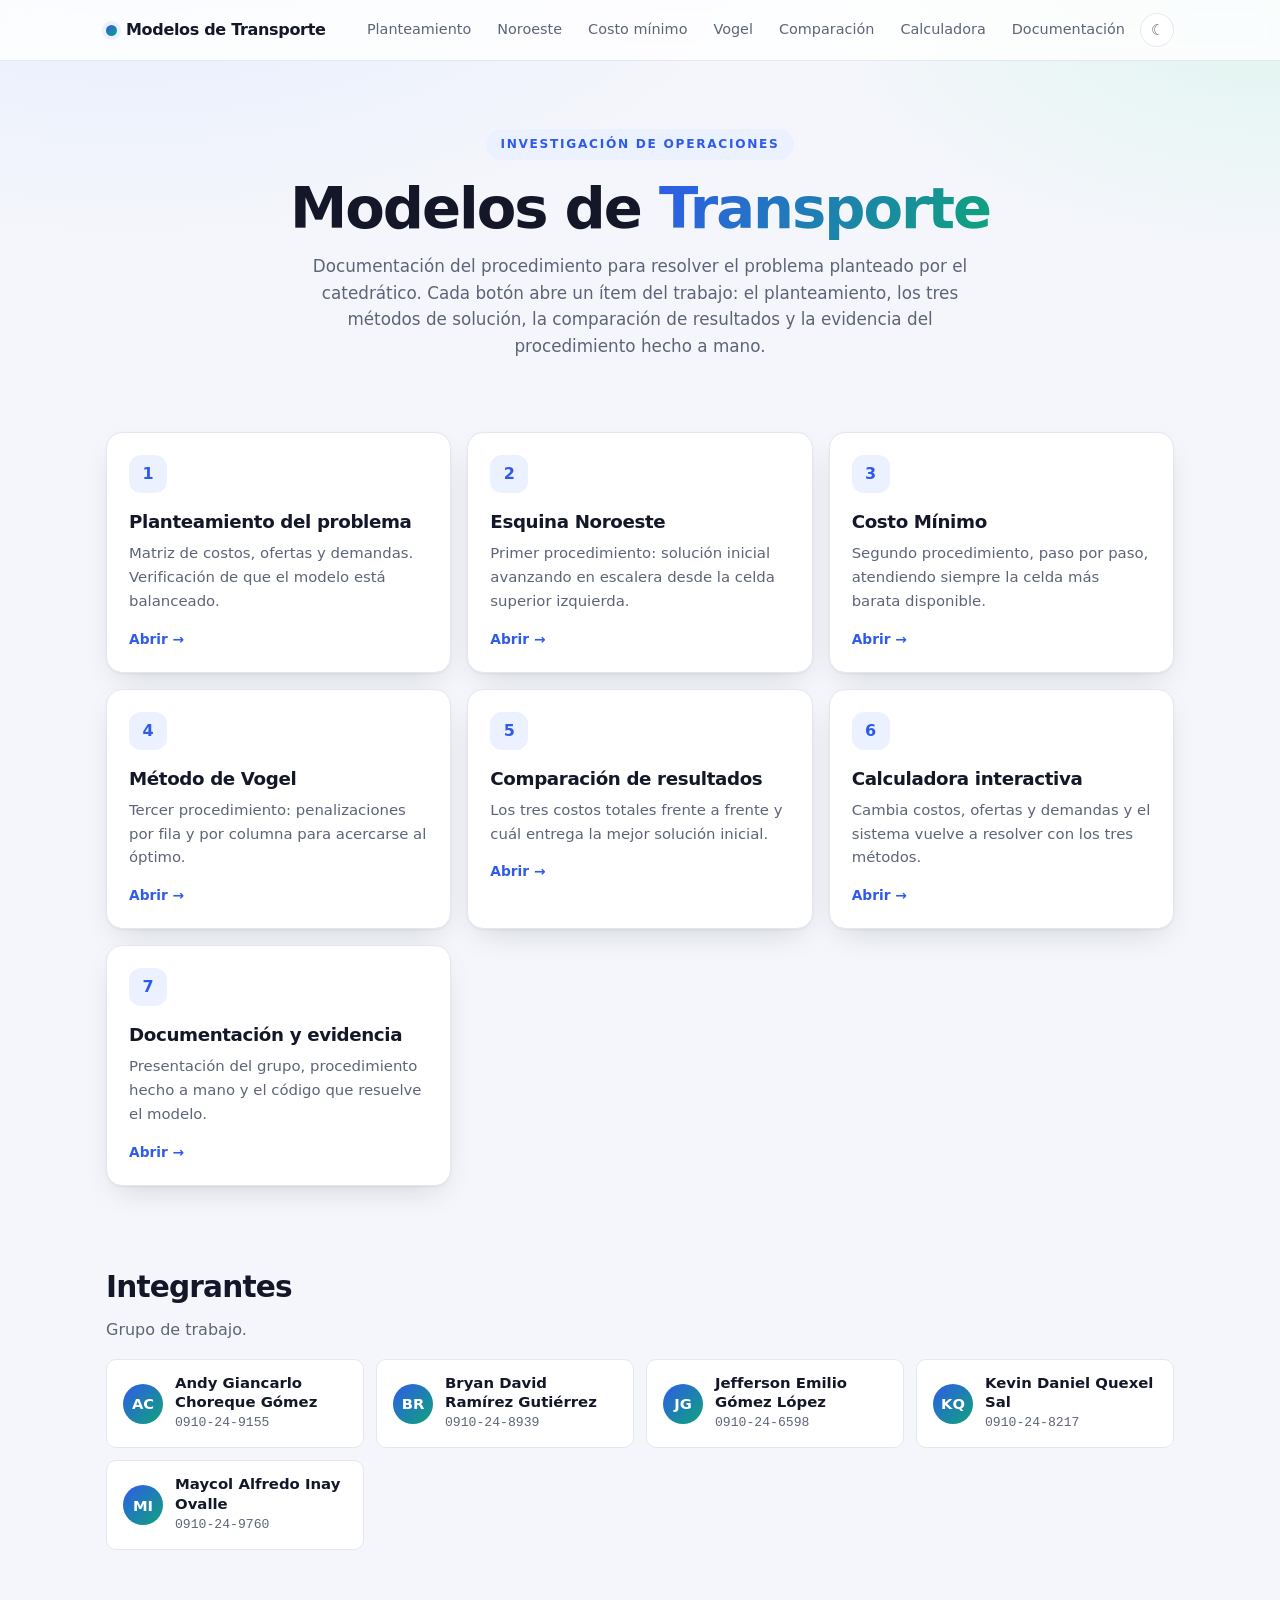
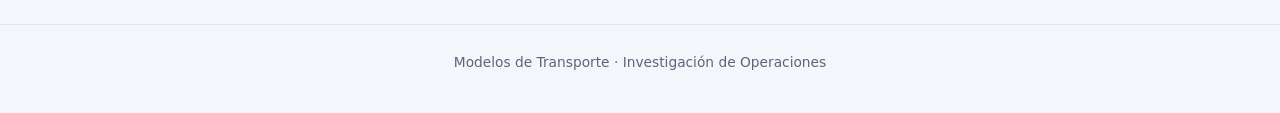
==== index.html @ 5bde2bb0 "Publicar el sitio del proyecto de modelos de transporte Agrega un sitio estático con una página prin" ====
<!DOCTYPE html>
<html lang="es">
<head>
<meta charset="utf-8">
<meta name="viewport" content="width=device-width, initial-scale=1">
<title>Modelos de Transporte</title>
<meta name="description" content="Resolución del modelo de transporte por Esquina Noroeste, Costo Mínimo y Aproximación de Vogel.">
<link rel="icon" href="data:image/svg+xml,<svg xmlns='http://www.w3.org/2000/svg' viewBox='0 0 100 100'><text y='.9em' font-size='90'>🚚</text></svg>">
<link rel="stylesheet" href="assets/css/estilos.css">
</head>
<body data-base="">

<header class="barra">
  <div class="envoltura">
    <a class="marca" href="index.html"><span class="punto"></span>Modelos de Transporte</a>
    <nav>
      <a href="planteamiento.html">Planteamiento</a>
      <a href="esquina-noroeste.html">Noroeste</a>
      <a href="costo-minimo.html">Costo mínimo</a>
      <a href="vogel.html">Vogel</a>
      <a href="comparacion.html">Comparación</a>
      <a href="calculadora.html">Calculadora</a>
      <a href="documentacion.html">Documentación</a>
      <button class="boton-tema" type="button" aria-label="Cambiar tema">☾</button>
    </nav>
  </div>
</header>

<main>
  <section class="portada">
    <div class="envoltura">
      <span class="etiqueta">Investigación de Operaciones</span>
      <h1>Modelos de <span class="resalte">Transporte</span></h1>
      <p>Documentación del procedimiento para resolver el problema planteado por el catedrático.
         Cada botón abre un ítem del trabajo: el planteamiento, los tres métodos de solución,
         la comparación de resultados y la evidencia del procedimiento hecho a mano.</p>
    </div>
  </section>

  <section class="seccion" style="padding-top:8px">
    <div class="envoltura">
      <div class="rejilla-botones">

        <a class="tarjeta-boton" href="planteamiento.html">
          <div class="numero-item">1</div>
          <h3>Planteamiento del problema</h3>
          <p>Matriz de costos, ofertas y demandas. Verificación de que el modelo está balanceado.</p>
          <div class="flecha">Abrir <span>→</span></div>
        </a>

        <a class="tarjeta-boton" href="esquina-noroeste.html">
          <div class="numero-item">2</div>
          <h3>Esquina Noroeste</h3>
          <p>Primer procedimiento: solución inicial avanzando en escalera desde la celda superior izquierda.</p>
          <div class="flecha">Abrir <span>→</span></div>
        </a>

        <a class="tarjeta-boton" href="costo-minimo.html">
          <div class="numero-item">3</div>
          <h3>Costo Mínimo</h3>
          <p>Segundo procedimiento, paso por paso, atendiendo siempre la celda más barata disponible.</p>
          <div class="flecha">Abrir <span>→</span></div>
        </a>

        <a class="tarjeta-boton" href="vogel.html">
          <div class="numero-item">4</div>
          <h3>Método de Vogel</h3>
          <p>Tercer procedimiento: penalizaciones por fila y por columna para acercarse al óptimo.</p>
          <div class="flecha">Abrir <span>→</span></div>
        </a>

        <a class="tarjeta-boton" href="comparacion.html">
          <div class="numero-item">5</div>
          <h3>Comparación de resultados</h3>
          <p>Los tres costos totales frente a frente y cuál entrega la mejor solución inicial.</p>
          <div class="flecha">Abrir <span>→</span></div>
        </a>

        <a class="tarjeta-boton" href="calculadora.html">
          <div class="numero-item">6</div>
          <h3>Calculadora interactiva</h3>
          <p>Cambia costos, ofertas y demandas y el sistema vuelve a resolver con los tres métodos.</p>
          <div class="flecha">Abrir <span>→</span></div>
        </a>

        <a class="tarjeta-boton" href="documentacion.html">
          <div class="numero-item">7</div>
          <h3>Documentación y evidencia</h3>
          <p>Presentación del grupo, procedimiento hecho a mano y el código que resuelve el modelo.</p>
          <div class="flecha">Abrir <span>→</span></div>
        </a>

      </div>
    </div>
  </section>

  <section class="seccion">
    <div class="envoltura">
      <h2>Integrantes</h2>
      <p class="intro">Grupo de trabajo.</p>
      <div class="integrantes">
        <div class="integrante"><div class="avatar">AC</div><div><div class="nombre">Andy Giancarlo Choreque Gómez</div><div class="carne">0910-24-9155</div></div></div>
        <div class="integrante"><div class="avatar">BR</div><div><div class="nombre">Bryan David Ramírez Gutiérrez</div><div class="carne">0910-24-8939</div></div></div>
        <div class="integrante"><div class="avatar">JG</div><div><div class="nombre">Jefferson Emilio Gómez López</div><div class="carne">0910-24-6598</div></div></div>
        <div class="integrante"><div class="avatar">KQ</div><div><div class="nombre">Kevin Daniel Quexel Sal</div><div class="carne">0910-24-8217</div></div></div>
        <div class="integrante"><div class="avatar">MI</div><div><div class="nombre">Maycol Alfredo Inay Ovalle</div><div class="carne">0910-24-9760</div></div></div>
      </div>
    </div>
  </section>
</main>

<footer class="pie">
  <div class="envoltura">Modelos de Transporte · Investigación de Operaciones</div>
</footer>

<script src="assets/js/config.js"></script>
<script src="assets/js/transporte.js"></script>
<script src="assets/js/interfaz.js"></script>
</body>
</html>
---- assets/css/estilos.css ----
/* ===========================================================
   Modelos de Transporte — hoja de estilos única
   =========================================================== */

:root {
  --bg: #f4f6fb;
  --bg-degradado: radial-gradient(1200px 600px at 10% -10%, #e5ecff 0%, transparent 55%),
                  radial-gradient(900px 500px at 100% 0%, #dff5ef 0%, transparent 50%);
  --superficie: #ffffff;
  --superficie-2: #f9fafc;
  --texto: #131728;
  --texto-suave: #5d6478;
  --borde: #e3e7f0;
  --acento: #2f5bea;
  --acento-2: #0ea47a;
  --acento-suave: #ebf1ff;
  --aviso: #b45309;
  --aviso-suave: #fef4e7;
  --sombra: 0 1px 2px rgba(19, 23, 40, .05), 0 12px 32px -12px rgba(19, 23, 40, .18);
  --radio: 16px;
  --radio-sm: 10px;
  --fuente: "Segoe UI", system-ui, -apple-system, "Helvetica Neue", Arial, sans-serif;
  --mono: "SFMono-Regular", Consolas, "Liberation Mono", Menlo, monospace;
}

@media (prefers-color-scheme: dark) {
  :root:not([data-tema="claro"]) {
    --bg: #0d1017;
    --bg-degradado: radial-gradient(1200px 600px at 10% -10%, #17203a 0%, transparent 55%),
                    radial-gradient(900px 500px at 100% 0%, #102a26 0%, transparent 50%);
    --superficie: #151a24;
    --superficie-2: #1b212d;
    --texto: #e8ecf5;
    --texto-suave: #98a1b5;
    --borde: #262d3b;
    --acento: #7d9bff;
    --acento-2: #38d6a6;
    --acento-suave: #1a2340;
    --aviso: #f0b866;
    --aviso-suave: #2b2113;
    --sombra: 0 1px 2px rgba(0, 0, 0, .4), 0 12px 32px -12px rgba(0, 0, 0, .6);
  }
}

:root[data-tema="oscuro"] {
  --bg: #0d1017;
  --bg-degradado: radial-gradient(1200px 600px at 10% -10%, #17203a 0%, transparent 55%),
                  radial-gradient(900px 500px at 100% 0%, #102a26 0%, transparent 50%);
  --superficie: #151a24;
  --superficie-2: #1b212d;
  --texto: #e8ecf5;
  --texto-suave: #98a1b5;
  --borde: #262d3b;
  --acento: #7d9bff;
  --acento-2: #38d6a6;
  --acento-suave: #1a2340;
  --aviso: #f0b866;
  --aviso-suave: #2b2113;
  --sombra: 0 1px 2px rgba(0, 0, 0, .4), 0 12px 32px -12px rgba(0, 0, 0, .6);
}

* { box-sizing: border-box; }

html { scroll-behavior: smooth; }

body {
  margin: 0;
  font-family: var(--fuente);
  color: var(--texto);
  background-color: var(--bg);
  background-image: var(--bg-degradado);
  background-attachment: fixed;
  line-height: 1.6;
  -webkit-font-smoothing: antialiased;
}

.envoltura { width: 100%; max-width: 1100px; margin: 0 auto; padding: 0 16px; }

a { color: var(--acento); }

/* ---------- Barra superior ---------- */
.barra {
  position: sticky; top: 0; z-index: 40;
  backdrop-filter: blur(10px);
  background: color-mix(in srgb, var(--superficie) 82%, transparent);
  border-bottom: 1px solid var(--borde);
}
.barra .envoltura {
  display: flex; align-items: center; gap: 12px;
  min-height: 60px; flex-wrap: wrap;
}
.marca {
  font-weight: 700; letter-spacing: -.02em; text-decoration: none; color: var(--texto);
  display: inline-flex; align-items: center; gap: 9px; font-size: 1rem;
}
.marca .punto {
  width: 11px; height: 11px; border-radius: 50%;
  background: linear-gradient(135deg, var(--acento), var(--acento-2));
  box-shadow: 0 0 0 4px var(--acento-suave);
}
.barra nav { margin-left: auto; display: flex; gap: 4px; flex-wrap: wrap; align-items: center; }
.barra nav a {
  text-decoration: none; color: var(--texto-suave); font-size: .9rem; font-weight: 500;
  padding: 7px 11px; border-radius: 999px; transition: background .18s, color .18s;
}
.barra nav a:hover { background: var(--acento-suave); color: var(--acento); }
.barra nav a[aria-current="page"] { background: var(--acento-suave); color: var(--acento); }

.boton-tema {
  border: 1px solid var(--borde); background: var(--superficie); color: var(--texto-suave);
  width: 34px; height: 34px; border-radius: 999px; cursor: pointer; font-size: .95rem;
  display: inline-grid; place-items: center; transition: transform .18s, border-color .18s;
}
.boton-tema:hover { transform: rotate(-18deg); border-color: var(--acento); }

/* ---------- Portada ---------- */
.portada { padding: 68px 0 34px; text-align: center; }
.etiqueta {
  display: inline-block; font-size: .76rem; font-weight: 700; letter-spacing: .14em;
  text-transform: uppercase; color: var(--acento);
  background: var(--acento-suave); padding: 6px 14px; border-radius: 999px;
}
.portada h1 {
  font-size: clamp(2.1rem, 6vw, 3.6rem); line-height: 1.08; margin: 18px 0 12px;
  letter-spacing: -.035em; font-weight: 800;
}
.portada h1 .resalte {
  background: linear-gradient(120deg, var(--acento), var(--acento-2));
  -webkit-background-clip: text; background-clip: text; color: transparent;
}
.portada p { color: var(--texto-suave); max-width: 660px; margin: 0 auto; font-size: 1.05rem; }

/* ---------- Botonera principal ---------- */
.rejilla-botones {
  display: grid; gap: 16px; padding: 30px 0 10px;
  grid-template-columns: repeat(auto-fit, minmax(258px, 1fr));
}
.tarjeta-boton {
  display: block; text-decoration: none; color: inherit;
  background: var(--superficie); border: 1px solid var(--borde);
  border-radius: var(--radio); padding: 22px; box-shadow: var(--sombra);
  position: relative; overflow: hidden;
  transition: transform .2s ease, box-shadow .2s ease, border-color .2s ease;
}
.tarjeta-boton::after {
  content: ""; position: absolute; inset: 0;
  background: linear-gradient(135deg, var(--acento), var(--acento-2));
  opacity: 0; transition: opacity .2s; z-index: 0;
}
.tarjeta-boton > * { position: relative; z-index: 1; }
.tarjeta-boton:hover {
  transform: translateY(-4px); border-color: transparent;
  box-shadow: 0 18px 40px -18px color-mix(in srgb, var(--acento) 55%, transparent);
}
.tarjeta-boton:hover::after { opacity: .06; }
.tarjeta-boton:focus-visible { outline: 3px solid var(--acento); outline-offset: 3px; }
.numero-item {
  display: inline-grid; place-items: center; width: 38px; height: 38px; border-radius: 12px;
  background: var(--acento-suave); color: var(--acento); font-weight: 800; font-size: 1rem;
  margin-bottom: 14px;
}
.tarjeta-boton h3 { margin: 0 0 6px; font-size: 1.14rem; letter-spacing: -.02em; }
.tarjeta-boton p { margin: 0; color: var(--texto-suave); font-size: .93rem; }
.flecha { margin-top: 14px; font-size: .86rem; font-weight: 600; color: var(--acento); }
.tarjeta-boton:hover .flecha span { display: inline-block; transform: translateX(5px); transition: transform .2s; }

/* ---------- Secciones ---------- */
.seccion { padding: 34px 0; }
.seccion h2 {
  font-size: clamp(1.4rem, 3vw, 1.85rem); letter-spacing: -.028em; margin: 0 0 6px;
}
.seccion > .envoltura > p.intro { color: var(--texto-suave); margin-top: 0; }

.panel {
  background: var(--superficie); border: 1px solid var(--borde);
  border-radius: var(--radio); padding: 22px; box-shadow: var(--sombra); margin-bottom: 18px;
}
.panel h3 { margin-top: 0; letter-spacing: -.02em; }

.aviso {
  background: var(--aviso-suave); border: 1px solid color-mix(in srgb, var(--aviso) 35%, transparent);
  color: var(--aviso); border-radius: var(--radio-sm); padding: 13px 16px;
  font-size: .91rem; margin: 0 0 18px;
}
.aviso strong { color: inherit; }

/* ---------- Encabezado de subpágina ---------- */
.encabezado-item { padding: 40px 0 8px; }
.volver {
  display: inline-flex; align-items: center; gap: 7px; text-decoration: none;
  color: var(--texto-suave); font-size: .88rem; font-weight: 600; margin-bottom: 16px;
}
.volver:hover { color: var(--acento); }
.encabezado-item h1 {
  font-size: clamp(1.8rem, 5vw, 2.8rem); letter-spacing: -.035em; margin: 0 0 10px; font-weight: 800;
}
.encabezado-item p.resumen { color: var(--texto-suave); max-width: 720px; margin: 0; font-size: 1.02rem; }

/* ---------- Pasos ---------- */
ol.pasos { counter-reset: paso; list-style: none; padding: 0; margin: 0; }
ol.pasos li {
  counter-increment: paso; position: relative; padding: 0 0 18px 48px; border-left: 2px dashed var(--borde);
  margin-left: 17px;
}
ol.pasos li:last-child { border-left-color: transparent; padding-bottom: 0; }
ol.pasos li::before {
  content: counter(paso); position: absolute; left: -18px; top: -2px;
  width: 34px; height: 34px; border-radius: 50%; display: grid; place-items: center;
  background: var(--acento); color: #fff; font-weight: 700; font-size: .86rem;
  box-shadow: 0 0 0 5px var(--superficie);
}
ol.pasos li strong { display: block; margin-bottom: 2px; }
ol.pasos li span { color: var(--texto-suave); font-size: .94rem; }

/* ---------- Tablas ---------- */
.tabla-scroll { overflow-x: auto; -webkit-overflow-scrolling: touch; margin: 0 -4px; padding: 0 4px; }
table.matriz {
  border-collapse: separate; border-spacing: 0; width: 100%; min-width: 560px;
  font-size: .88rem; background: var(--superficie); border-radius: var(--radio-sm); overflow: hidden;
}
table.matriz th, table.matriz td {
  border-bottom: 1px solid var(--borde); border-right: 1px solid var(--borde);
  padding: 9px 11px; text-align: center; white-space: nowrap;
}
table.matriz thead th {
  background: var(--superficie-2); font-weight: 700; font-size: .8rem;
  text-transform: uppercase; letter-spacing: .04em; color: var(--texto-suave);
  position: sticky; top: 0;
}
table.matriz tbody th { text-align: left; font-weight: 600; background: var(--superficie-2); }
table.matriz tr:last-child td, table.matriz tr:last-child th { border-bottom: none; }
table.matriz th:last-child, table.matriz td:last-child { border-right: none; }
table.matriz td.asignada {
  background: color-mix(in srgb, var(--acento-2) 15%, transparent);
  font-weight: 700; color: var(--texto);
}
table.matriz td.asignada.cero {
  background: color-mix(in srgb, var(--acento-2) 7%, transparent);
  color: var(--texto-suave);
}
table.matriz td.vacia { color: color-mix(in srgb, var(--texto-suave) 55%, transparent); }
table.matriz tfoot td, table.matriz tfoot th {
  background: var(--superficie-2); font-weight: 700;
}
.costo-celda { display: block; font-size: .72rem; color: var(--texto-suave); font-weight: 500; }
.total-z {
  font-size: 1.5rem; font-weight: 800; letter-spacing: -.03em; color: var(--acento-2);
  font-family: var(--mono);
}

/* ---------- Bitácora de pasos del algoritmo ---------- */
.bitacora { display: grid; gap: 10px; }
.paso-linea {
  display: grid; grid-template-columns: 34px 1fr auto; gap: 12px; align-items: center;
  background: var(--superficie-2); border: 1px solid var(--borde);
  border-radius: var(--radio-sm); padding: 11px 14px;
  opacity: 0; transform: translateY(8px);
  animation: aparece .45s ease forwards;
}
@keyframes aparece { to { opacity: 1; transform: none; } }
@media (prefers-reduced-motion: reduce) {
  .paso-linea { animation: none; opacity: 1; transform: none; }
  html { scroll-behavior: auto; }
}
.paso-linea .n {
  width: 28px; height: 28px; border-radius: 9px; display: grid; place-items: center;
  background: var(--acento-suave); color: var(--acento); font-weight: 700; font-size: .82rem;
}
.paso-linea .descripcion { font-size: .92rem; }
.paso-linea .descripcion em { color: var(--texto-suave); font-style: normal; font-size: .84rem; display: block; }
.paso-linea .monto { font-family: var(--mono); font-weight: 700; font-size: .92rem; white-space: nowrap; }

/* ---------- Galería automática ---------- */
.galeria {
  display: grid; gap: 14px;
  grid-template-columns: repeat(auto-fill, minmax(230px, 1fr));
}
.galeria figure {
  margin: 0; background: var(--superficie); border: 1px solid var(--borde);
  border-radius: var(--radio-sm); overflow: hidden; box-shadow: var(--sombra);
  cursor: zoom-in; transition: transform .2s, box-shadow .2s;
}
.galeria figure:hover { transform: translateY(-3px); box-shadow: 0 16px 34px -16px rgba(0,0,0,.35); }
.galeria img { display: block; width: 100%; height: 175px; object-fit: cover; background: var(--superficie-2); }
.galeria figcaption {
  padding: 9px 12px; font-size: .8rem; color: var(--texto-suave);
  border-top: 1px solid var(--borde); white-space: nowrap; overflow: hidden; text-overflow: ellipsis;
}
.galeria-vacia {
  border: 2px dashed var(--borde); border-radius: var(--radio); padding: 30px 22px;
  text-align: center; color: var(--texto-suave); font-size: .93rem;
}
.galeria-vacia code {
  font-family: var(--mono); background: var(--acento-suave); color: var(--acento);
  padding: 2px 7px; border-radius: 6px; font-size: .88em;
}
.cargando { color: var(--texto-suave); font-size: .9rem; }

/* ---------- Visor de imagen ---------- */
.visor {
  position: fixed; inset: 0; z-index: 90; display: none;
  background: rgba(8, 10, 16, .92); padding: 28px;
  align-items: center; justify-content: center;
}
.visor.abierto { display: flex; }
.visor img { max-width: 100%; max-height: 82vh; border-radius: 10px; box-shadow: 0 24px 70px rgba(0,0,0,.6); }
.visor-pie {
  position: absolute; bottom: 16px; left: 0; right: 0; text-align: center;
  color: #cfd6e6; font-size: .86rem;
}
.visor button {
  position: absolute; background: rgba(255,255,255,.12); color: #fff; border: none;
  width: 46px; height: 46px; border-radius: 50%; cursor: pointer; font-size: 1.3rem;
  display: grid; place-items: center; transition: background .18s;
}
.visor button:hover { background: rgba(255,255,255,.26); }
.visor .cerrar { top: 18px; right: 18px; }
.visor .anterior { left: 14px; top: 50%; transform: translateY(-50%); }
.visor .siguiente { right: 14px; top: 50%; transform: translateY(-50%); }

/* ---------- Calculadora ---------- */
.controles { display: flex; gap: 10px; flex-wrap: wrap; align-items: center; margin-bottom: 16px; }
.boton {
  border: 1px solid var(--borde); background: var(--superficie); color: var(--texto);
  padding: 9px 16px; border-radius: 999px; cursor: pointer; font-size: .9rem; font-weight: 600;
  font-family: inherit; transition: border-color .18s, background .18s, transform .12s;
}
.boton:hover { border-color: var(--acento); color: var(--acento); }
.boton:active { transform: scale(.97); }
.boton.primario { background: var(--acento); border-color: var(--acento); color: #fff; }
.boton.primario:hover { filter: brightness(1.08); color: #fff; }
table.editable input {
  width: 74px; padding: 6px 7px; text-align: center; font-family: var(--mono); font-size: .85rem;
  border: 1px solid var(--borde); border-radius: 7px; background: var(--superficie);
  color: var(--texto);
}
table.editable input:focus { outline: 2px solid var(--acento); outline-offset: 0; border-color: transparent; }
table.editable input.etiqueta-texto { width: 128px; text-align: left; font-family: inherit; }
.resultados-grid { display: grid; gap: 16px; grid-template-columns: repeat(auto-fit, minmax(290px, 1fr)); }
.resumen-metodo {
  background: var(--superficie); border: 1px solid var(--borde); border-radius: var(--radio);
  padding: 18px; box-shadow: var(--sombra);
}
.resumen-metodo h4 { margin: 0 0 4px; font-size: 1rem; }
.resumen-metodo .z { font-family: var(--mono); font-size: 1.45rem; font-weight: 800; color: var(--acento-2); }
.resumen-metodo.mejor { border-color: var(--acento-2); }
.insignia {
  display: inline-block; font-size: .7rem; font-weight: 700; letter-spacing: .08em;
  text-transform: uppercase; background: color-mix(in srgb, var(--acento-2) 18%, transparent);
  color: var(--acento-2); padding: 3px 9px; border-radius: 999px; margin-left: 8px;
}

/* ---------- Integrantes ---------- */
.integrantes { display: grid; gap: 12px; grid-template-columns: repeat(auto-fit, minmax(230px, 1fr)); }
.integrante {
  background: var(--superficie); border: 1px solid var(--borde); border-radius: var(--radio-sm);
  padding: 14px 16px; display: flex; align-items: center; gap: 12px;
}
.avatar {
  width: 40px; height: 40px; border-radius: 50%; display: grid; place-items: center;
  background: linear-gradient(135deg, var(--acento), var(--acento-2)); color: #fff;
  font-weight: 800; font-size: .92rem; flex-shrink: 0;
}
.integrante .nombre { font-weight: 600; font-size: .93rem; line-height: 1.3; }
.integrante .carne { color: var(--texto-suave); font-size: .82rem; font-family: var(--mono); }

/* ---------- Pie ---------- */
footer.pie {
  border-top: 1px solid var(--borde); margin-top: 40px; padding: 26px 0 40px;
  color: var(--texto-suave); font-size: .86rem; text-align: center;
}

@media (max-width: 540px) {
  .portada { padding: 44px 0 24px; }
  .panel { padding: 17px; }
  .paso-linea { grid-template-columns: 28px 1fr; }
  .paso-linea .monto { grid-column: 2; }
}
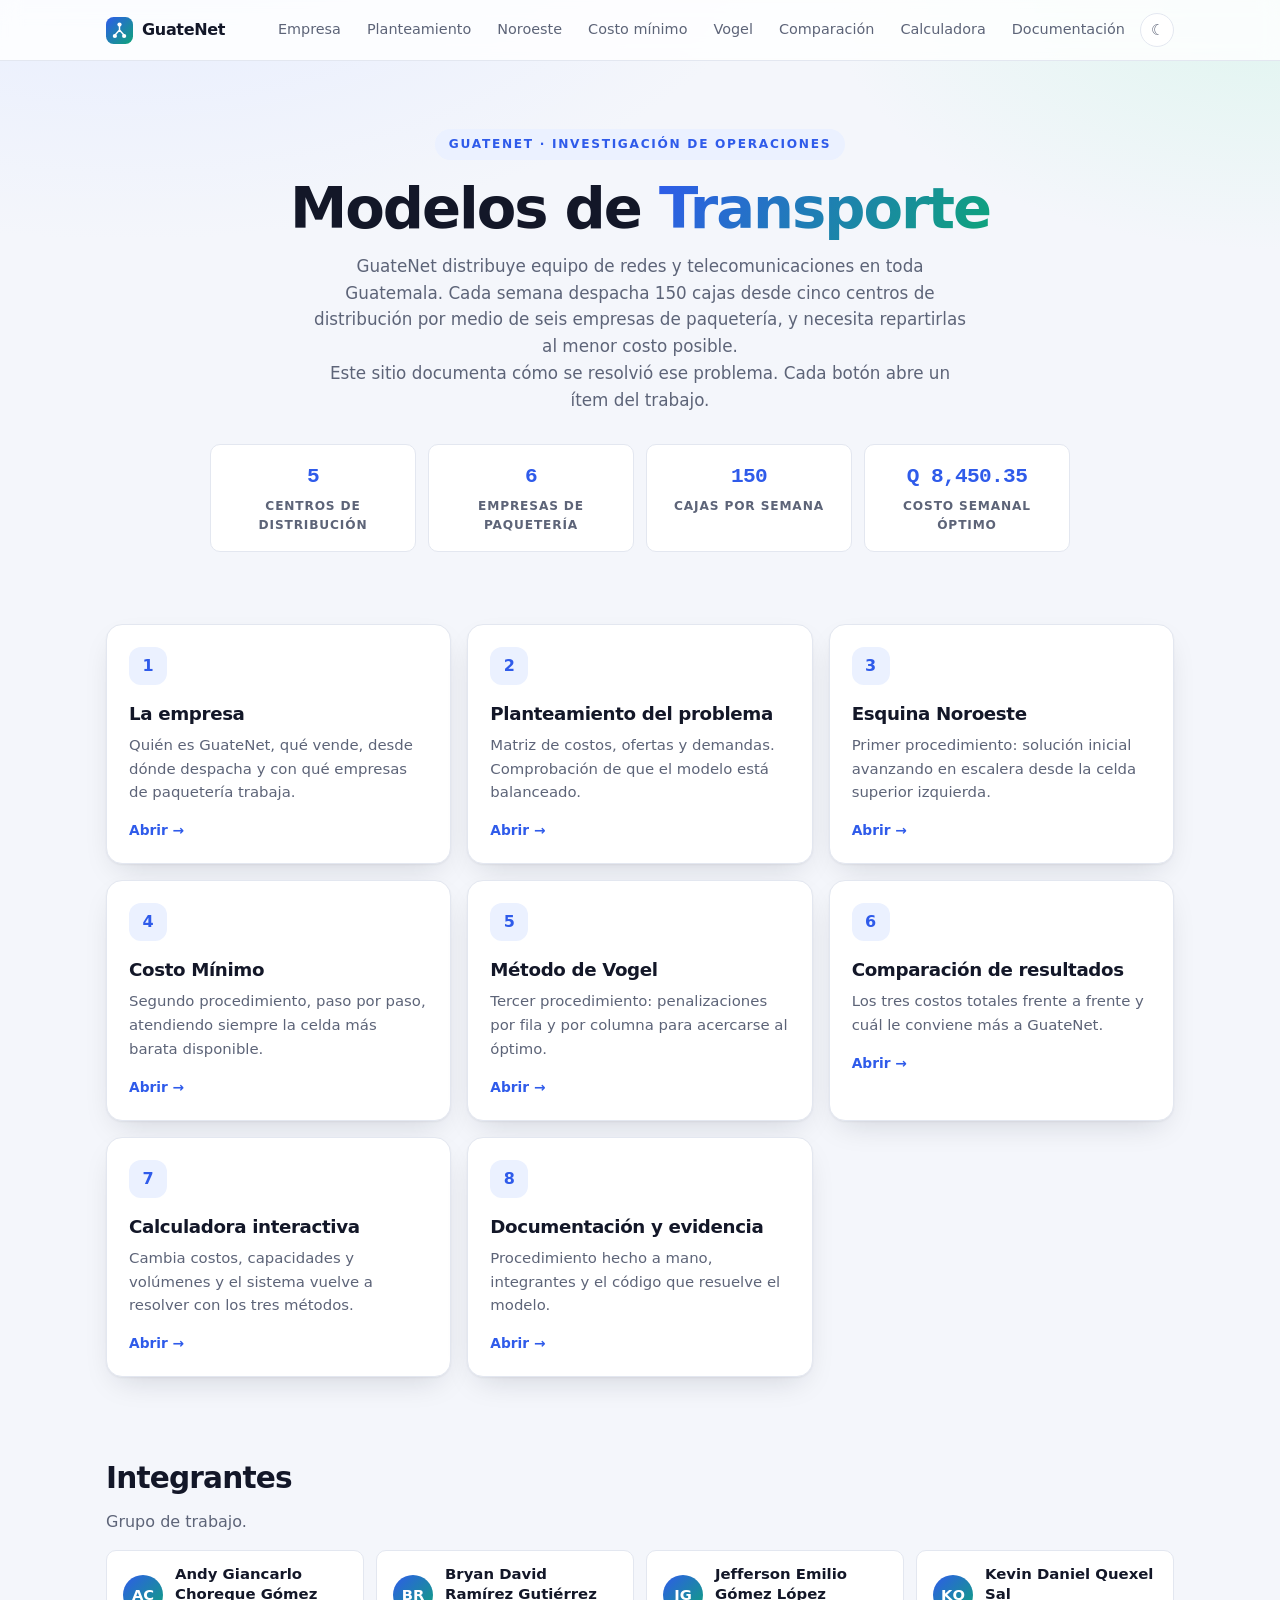
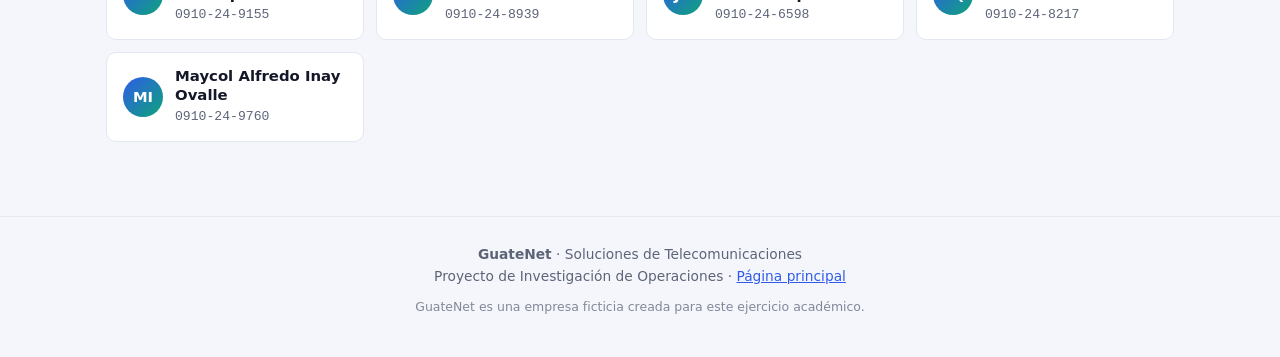
==== commit 0620c64e: "Dar al proyecto el contexto de negocio de GuateNet El modelo pasa de ser un ejercicio abstracto a la" ====
--- a/index.html
+++ b/index.html
@@ -3,17 +3,18 @@
 <head>
 <meta charset="utf-8">
 <meta name="viewport" content="width=device-width, initial-scale=1">
-<title>Modelos de Transporte</title>
-<meta name="description" content="Resolución del modelo de transporte por Esquina Noroeste, Costo Mínimo y Aproximación de Vogel.">
-<link rel="icon" href="data:image/svg+xml,<svg xmlns='http://www.w3.org/2000/svg' viewBox='0 0 100 100'><text y='.9em' font-size='90'>🚚</text></svg>">
+<title>GuateNet · Modelos de Transporte</title>
+<meta name="description" content="Proyecto de Investigación de Operaciones: GuateNet resuelve la asignación semanal de sus envíos con los métodos de Esquina Noroeste, Costo Mínimo y Vogel.">
+<link rel="icon" href="data:image/svg+xml,%3Csvg xmlns='http://www.w3.org/2000/svg' viewBox='0 0 32 32'%3E%3Crect width='32' height='32' rx='9' fill='%232f5bea'/%3E%3Cpath d='M16 10.5v5M16 15.5l-5 5.5M16 15.5l5 5.5' stroke='white' stroke-width='1.7' stroke-linecap='round' fill='none'/%3E%3Ccircle cx='16' cy='9' r='2.5' fill='white'/%3E%3Ccircle cx='10.5' cy='22.5' r='2.5' fill='white'/%3E%3Ccircle cx='21.5' cy='22.5' r='2.5' fill='white'/%3E%3C/svg%3E">
 <link rel="stylesheet" href="assets/css/estilos.css">
 </head>
 <body data-base="">
 
 <header class="barra">
   <div class="envoltura">
-    <a class="marca" href="index.html"><span class="punto"></span>Modelos de Transporte</a>
+    <a class="marca" href="index.html"><svg class="logo" viewBox="0 0 32 32" aria-hidden="true"><defs><linearGradient id="lg" x1="0" y1="0" x2="1" y2="1"><stop offset="0" stop-color="#2f5bea"/><stop offset="1" stop-color="#0ea47a"/></linearGradient></defs><rect width="32" height="32" rx="9" fill="url(#lg)"/><path d="M16 10.5v5M16 15.5l-5 5.5M16 15.5l5 5.5" stroke="#fff" stroke-width="1.7" stroke-linecap="round" fill="none"/><circle cx="16" cy="9" r="2.5" fill="#fff"/><circle cx="10.5" cy="22.5" r="2.5" fill="#fff"/><circle cx="21.5" cy="22.5" r="2.5" fill="#fff"/></svg><span>GuateNet</span></a>
     <nav>
+      <a href="empresa.html">Empresa</a>
       <a href="planteamiento.html">Planteamiento</a>
       <a href="esquina-noroeste.html">Noroeste</a>
       <a href="costo-minimo.html">Costo mínimo</a>
@@ -29,67 +30,74 @@
 <main>
   <section class="portada">
     <div class="envoltura">
-      <span class="etiqueta">Investigación de Operaciones</span>
+      <span class="etiqueta">GuateNet · Investigación de Operaciones</span>
       <h1>Modelos de <span class="resalte">Transporte</span></h1>
-      <p>Documentación del procedimiento para resolver el problema planteado por el catedrático.
-         Cada botón abre un ítem del trabajo: el planteamiento, los tres métodos de solución,
-         la comparación de resultados y la evidencia del procedimiento hecho a mano.</p>
+      <p>GuateNet distribuye equipo de redes y telecomunicaciones en toda Guatemala. Cada semana
+         despacha 150 cajas desde cinco centros de distribución por medio de seis empresas de
+         paquetería, y necesita repartirlas al menor costo posible.</p>
+      <p>Este sitio documenta cómo se resolvió ese problema. Cada botón abre un ítem del trabajo.</p>
+      <div id="cifras" class="cifras"></div>
     </div>
   </section>
 
   <section class="seccion" style="padding-top:8px">
     <div class="envoltura">
       <div class="rejilla-botones">
+        <a class="tarjeta-boton" href="empresa.html">
+          <div class="numero-item">1</div>
+          <h3>La empresa</h3>
+          <p>Quién es GuateNet, qué vende, desde dónde despacha y con qué empresas de paquetería trabaja.</p>
+          <div class="flecha">Abrir <span>→</span></div>
+        </a>
 
         <a class="tarjeta-boton" href="planteamiento.html">
-          <div class="numero-item">1</div>
+          <div class="numero-item">2</div>
           <h3>Planteamiento del problema</h3>
-          <p>Matriz de costos, ofertas y demandas. Verificación de que el modelo está balanceado.</p>
+          <p>Matriz de costos, ofertas y demandas. Comprobación de que el modelo está balanceado.</p>
           <div class="flecha">Abrir <span>→</span></div>
         </a>
 
         <a class="tarjeta-boton" href="esquina-noroeste.html">
-          <div class="numero-item">2</div>
+          <div class="numero-item">3</div>
           <h3>Esquina Noroeste</h3>
           <p>Primer procedimiento: solución inicial avanzando en escalera desde la celda superior izquierda.</p>
           <div class="flecha">Abrir <span>→</span></div>
         </a>
 
         <a class="tarjeta-boton" href="costo-minimo.html">
-          <div class="numero-item">3</div>
+          <div class="numero-item">4</div>
           <h3>Costo Mínimo</h3>
           <p>Segundo procedimiento, paso por paso, atendiendo siempre la celda más barata disponible.</p>
           <div class="flecha">Abrir <span>→</span></div>
         </a>
 
         <a class="tarjeta-boton" href="vogel.html">
-          <div class="numero-item">4</div>
+          <div class="numero-item">5</div>
           <h3>Método de Vogel</h3>
           <p>Tercer procedimiento: penalizaciones por fila y por columna para acercarse al óptimo.</p>
           <div class="flecha">Abrir <span>→</span></div>
         </a>
 
         <a class="tarjeta-boton" href="comparacion.html">
-          <div class="numero-item">5</div>
+          <div class="numero-item">6</div>
           <h3>Comparación de resultados</h3>
-          <p>Los tres costos totales frente a frente y cuál entrega la mejor solución inicial.</p>
+          <p>Los tres costos totales frente a frente y cuál le conviene más a GuateNet.</p>
           <div class="flecha">Abrir <span>→</span></div>
         </a>
 
         <a class="tarjeta-boton" href="calculadora.html">
-          <div class="numero-item">6</div>
+          <div class="numero-item">7</div>
           <h3>Calculadora interactiva</h3>
-          <p>Cambia costos, ofertas y demandas y el sistema vuelve a resolver con los tres métodos.</p>
+          <p>Cambia costos, capacidades y volúmenes y el sistema vuelve a resolver con los tres métodos.</p>
           <div class="flecha">Abrir <span>→</span></div>
         </a>
 
         <a class="tarjeta-boton" href="documentacion.html">
-          <div class="numero-item">7</div>
+          <div class="numero-item">8</div>
           <h3>Documentación y evidencia</h3>
-          <p>Presentación del grupo, procedimiento hecho a mano y el código que resuelve el modelo.</p>
+          <p>Procedimiento hecho a mano, integrantes y el código que resuelve el modelo.</p>
           <div class="flecha">Abrir <span>→</span></div>
         </a>
-
       </div>
     </div>
   </section>
@@ -98,23 +106,28 @@
     <div class="envoltura">
       <h2>Integrantes</h2>
       <p class="intro">Grupo de trabajo.</p>
-      <div class="integrantes">
-        <div class="integrante"><div class="avatar">AC</div><div><div class="nombre">Andy Giancarlo Choreque Gómez</div><div class="carne">0910-24-9155</div></div></div>
-        <div class="integrante"><div class="avatar">BR</div><div><div class="nombre">Bryan David Ramírez Gutiérrez</div><div class="carne">0910-24-8939</div></div></div>
-        <div class="integrante"><div class="avatar">JG</div><div><div class="nombre">Jefferson Emilio Gómez López</div><div class="carne">0910-24-6598</div></div></div>
-        <div class="integrante"><div class="avatar">KQ</div><div><div class="nombre">Kevin Daniel Quexel Sal</div><div class="carne">0910-24-8217</div></div></div>
-        <div class="integrante"><div class="avatar">MI</div><div><div class="nombre">Maycol Alfredo Inay Ovalle</div><div class="carne">0910-24-9760</div></div></div>
-      </div>
+        <div class="integrantes">
+          <div class="integrante"><div class="avatar">AC</div><div><div class="nombre">Andy Giancarlo Choreque Gómez</div><div class="carne">0910-24-9155</div></div></div>
+          <div class="integrante"><div class="avatar">BR</div><div><div class="nombre">Bryan David Ramírez Gutiérrez</div><div class="carne">0910-24-8939</div></div></div>
+          <div class="integrante"><div class="avatar">JG</div><div><div class="nombre">Jefferson Emilio Gómez López</div><div class="carne">0910-24-6598</div></div></div>
+          <div class="integrante"><div class="avatar">KQ</div><div><div class="nombre">Kevin Daniel Quexel Sal</div><div class="carne">0910-24-8217</div></div></div>
+          <div class="integrante"><div class="avatar">MI</div><div><div class="nombre">Maycol Alfredo Inay Ovalle</div><div class="carne">0910-24-9760</div></div></div>
+        </div>
     </div>
   </section>
 </main>
 
 <footer class="pie">
-  <div class="envoltura">Modelos de Transporte · Investigación de Operaciones</div>
+  <div class="envoltura">
+    <strong>GuateNet</strong> · Soluciones de Telecomunicaciones<br>
+    Proyecto de Investigación de Operaciones · <a href="index.html">Página principal</a>
+    <div class="nota-ficticia">GuateNet es una empresa ficticia creada para este ejercicio académico.</div>
+  </div>
 </footer>
 
 <script src="assets/js/config.js"></script>
 <script src="assets/js/transporte.js"></script>
 <script src="assets/js/interfaz.js"></script>
+<script src="assets/js/empresa.js"></script>
 </body>
 </html>
--- a/assets/css/estilos.css
+++ b/assets/css/estilos.css
@@ -93,11 +93,7 @@
   font-weight: 700; letter-spacing: -.02em; text-decoration: none; color: var(--texto);
   display: inline-flex; align-items: center; gap: 9px; font-size: 1rem;
 }
-.marca .punto {
-  width: 11px; height: 11px; border-radius: 50%;
-  background: linear-gradient(135deg, var(--acento), var(--acento-2));
-  box-shadow: 0 0 0 4px var(--acento-suave);
-}
+.marca .logo { width: 27px; height: 27px; flex-shrink: 0; }
 .barra nav { margin-left: auto; display: flex; gap: 4px; flex-wrap: wrap; align-items: center; }
 .barra nav a {
   text-decoration: none; color: var(--texto-suave); font-size: .9rem; font-weight: 500;
@@ -129,6 +125,24 @@
   -webkit-background-clip: text; background-clip: text; color: transparent;
 }
 .portada p { color: var(--texto-suave); max-width: 660px; margin: 0 auto; font-size: 1.05rem; }
+
+/* ---------- Cifras de la portada ---------- */
+.cifras {
+  display: grid; gap: 12px; margin: 30px auto 0; max-width: 860px;
+  grid-template-columns: repeat(auto-fit, minmax(160px, 1fr));
+}
+.cifra {
+  background: var(--superficie); border: 1px solid var(--borde);
+  border-radius: var(--radio-sm); padding: 15px 14px; text-align: center;
+}
+.cifra .valor {
+  font-family: var(--mono); font-size: 1.32rem; font-weight: 800;
+  letter-spacing: -.03em; color: var(--acento);
+}
+.cifra .rotulo {
+  font-size: .76rem; color: var(--texto-suave); text-transform: uppercase;
+  letter-spacing: .07em; font-weight: 600; margin-top: 3px;
+}
 
 /* ---------- Botonera principal ---------- */
 .rejilla-botones {
@@ -370,6 +384,10 @@
   color: var(--texto-suave); font-size: .86rem; text-align: center;
 }
 
+.nota-ficticia {
+  margin-top: 10px; font-size: .78rem; opacity: .75;
+}
+
 @media (max-width: 540px) {
   .portada { padding: 44px 0 24px; }
   .panel { padding: 17px; }
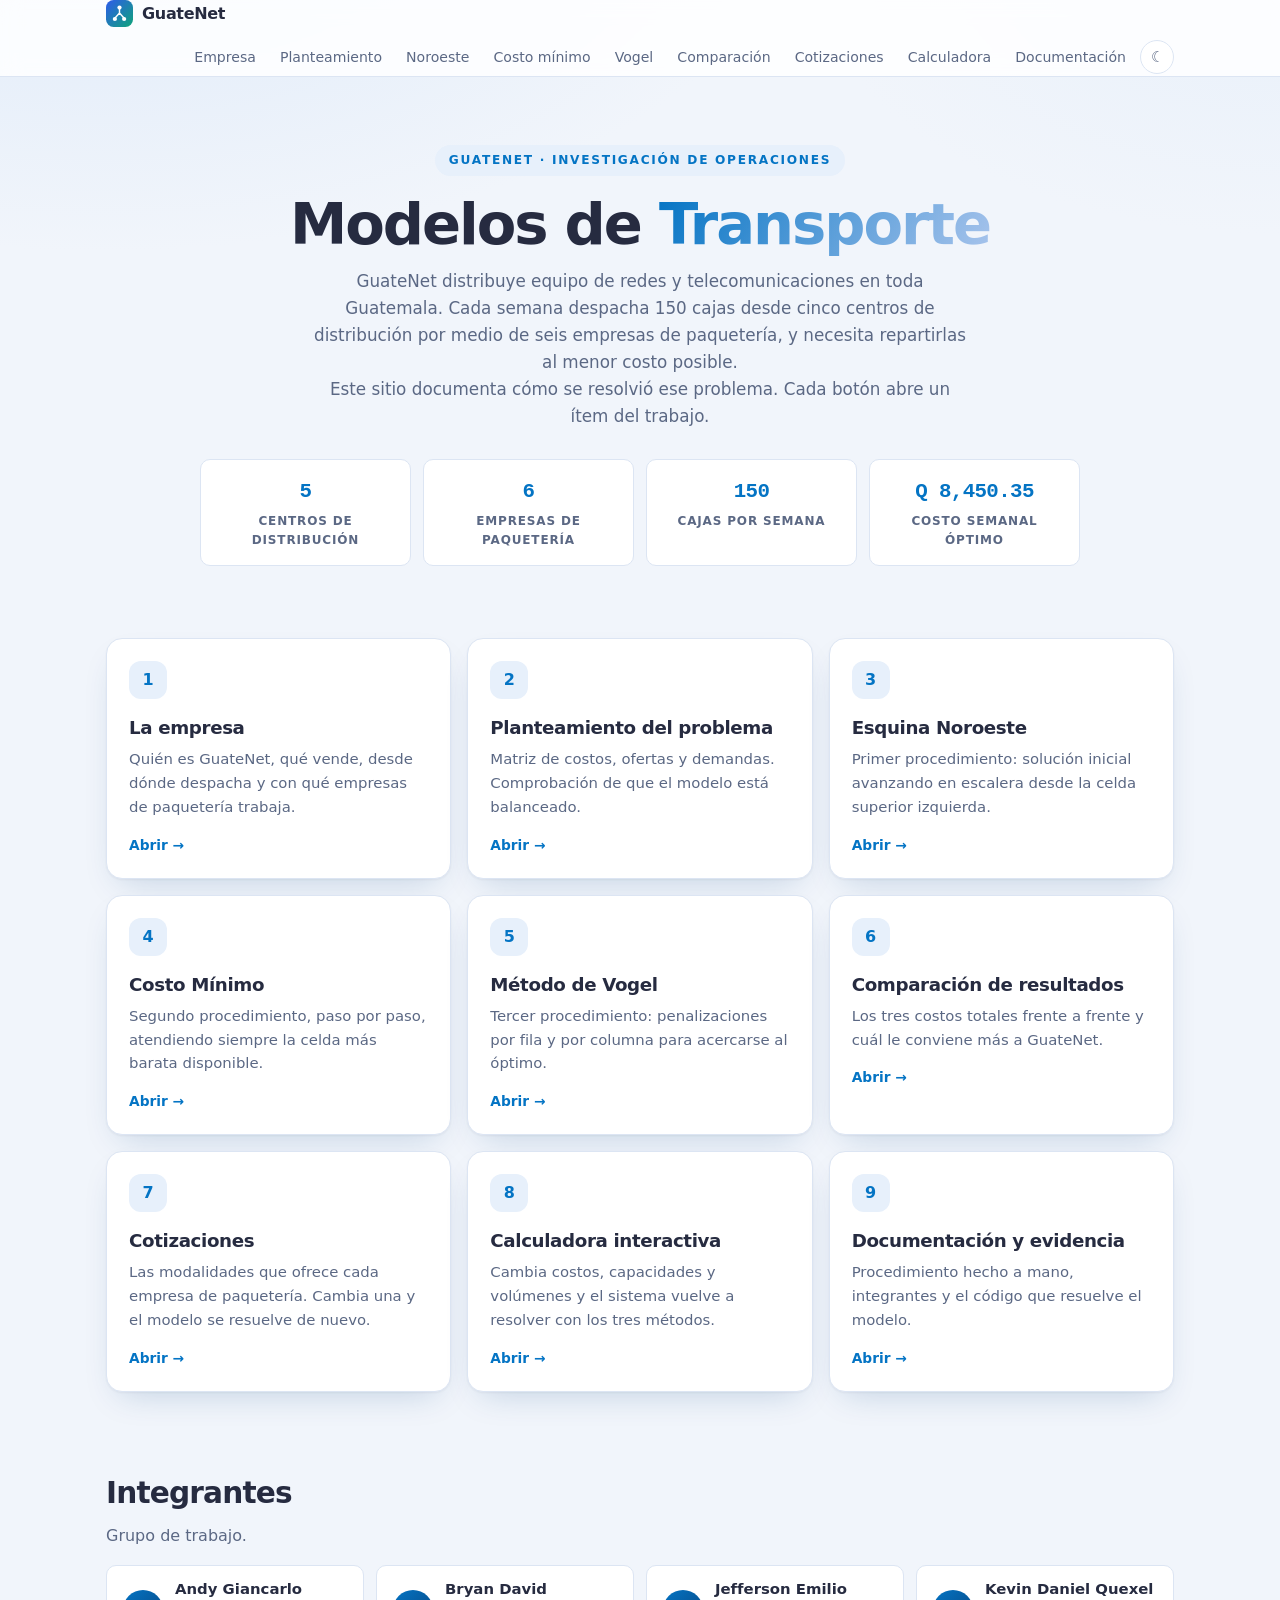
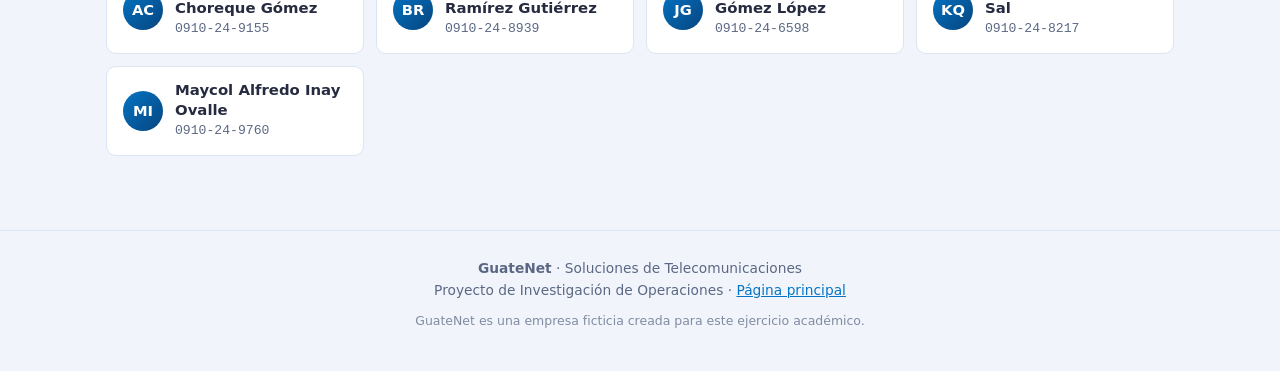
==== commit c422a779: "Agregar cotizaciones por modalidad y aplicar la paleta Sapphire Nightfall Cada una de las seis empre" ====
--- a/index.html
+++ b/index.html
@@ -20,6 +20,7 @@
       <a href="costo-minimo.html">Costo mínimo</a>
       <a href="vogel.html">Vogel</a>
       <a href="comparacion.html">Comparación</a>
+      <a href="cotizaciones.html">Cotizaciones</a>
       <a href="calculadora.html">Calculadora</a>
       <a href="documentacion.html">Documentación</a>
       <button class="boton-tema" type="button" aria-label="Cambiar tema">☾</button>
@@ -85,15 +86,22 @@
           <div class="flecha">Abrir <span>→</span></div>
         </a>
 
+        <a class="tarjeta-boton" href="cotizaciones.html">
+          <div class="numero-item">7</div>
+          <h3>Cotizaciones</h3>
+          <p>Las modalidades que ofrece cada empresa de paquetería. Cambia una y el modelo se resuelve de nuevo.</p>
+          <div class="flecha">Abrir <span>→</span></div>
+        </a>
+
         <a class="tarjeta-boton" href="calculadora.html">
-          <div class="numero-item">7</div>
+          <div class="numero-item">8</div>
           <h3>Calculadora interactiva</h3>
           <p>Cambia costos, capacidades y volúmenes y el sistema vuelve a resolver con los tres métodos.</p>
           <div class="flecha">Abrir <span>→</span></div>
         </a>
 
         <a class="tarjeta-boton" href="documentacion.html">
-          <div class="numero-item">8</div>
+          <div class="numero-item">9</div>
           <h3>Documentación y evidencia</h3>
           <p>Procedimiento hecho a mano, integrantes y el código que resuelve el modelo.</p>
           <div class="flecha">Abrir <span>→</span></div>
--- a/assets/css/estilos.css
+++ b/assets/css/estilos.css
@@ -1,22 +1,27 @@
-/* ===========================================================
-   Modelos de Transporte — hoja de estilos única
-   =========================================================== */
-
 :root {
-  --bg: #f4f6fb;
-  --bg-degradado: radial-gradient(1200px 600px at 10% -10%, #e5ecff 0%, transparent 55%),
-                  radial-gradient(900px 500px at 100% 0%, #dff5ef 0%, transparent 50%);
-  --superficie: #ffffff;
-  --superficie-2: #f9fafc;
-  --texto: #131728;
-  --texto-suave: #5d6478;
-  --borde: #e3e7f0;
-  --acento: #2f5bea;
-  --acento-2: #0ea47a;
-  --acento-suave: #ebf1ff;
-  --aviso: #b45309;
-  --aviso-suave: #fef4e7;
-  --sombra: 0 1px 2px rgba(19, 23, 40, .05), 0 12px 32px -12px rgba(19, 23, 40, .18);
+  --zafiro: #0474C4;
+  --susurro: #A8C4EC;
+  --pizarra: #5379AE;
+  --profundo: #06457F;
+  --ocaso: #2C444C;
+  --noche: #262B40;
+
+  --bg: #F1F5FB;
+  --bg-degradado: radial-gradient(1200px 620px at 8% -12%, #DEEAF9 0%, transparent 58%),
+                  radial-gradient(900px 520px at 100% -4%, #E8F0FA 0%, transparent 52%);
+  --superficie: #FFFFFF;
+  --superficie-2: #F5F8FD;
+  --texto: #262B40;
+  --texto-suave: #5B6884;
+  --borde: #DCE5F3;
+  --acento: #0474C4;
+  --acento-2: #06457F;
+  --acento-suave: #E7F0FB;
+  --realce: #A8C4EC;
+  --realce-suave: #DDE8F8;
+  --aviso: #8A5A12;
+  --aviso-suave: #FBF1E0;
+  --sombra: 0 1px 2px rgba(38, 43, 64, .05), 0 14px 34px -14px rgba(6, 69, 127, .22);
   --radio: 16px;
   --radio-sm: 10px;
   --fuente: "Segoe UI", system-ui, -apple-system, "Helvetica Neue", Arial, sans-serif;
@@ -25,38 +30,42 @@
 
 @media (prefers-color-scheme: dark) {
   :root:not([data-tema="claro"]) {
-    --bg: #0d1017;
-    --bg-degradado: radial-gradient(1200px 600px at 10% -10%, #17203a 0%, transparent 55%),
-                    radial-gradient(900px 500px at 100% 0%, #102a26 0%, transparent 50%);
-    --superficie: #151a24;
-    --superficie-2: #1b212d;
-    --texto: #e8ecf5;
-    --texto-suave: #98a1b5;
-    --borde: #262d3b;
-    --acento: #7d9bff;
-    --acento-2: #38d6a6;
-    --acento-suave: #1a2340;
-    --aviso: #f0b866;
-    --aviso-suave: #2b2113;
-    --sombra: 0 1px 2px rgba(0, 0, 0, .4), 0 12px 32px -12px rgba(0, 0, 0, .6);
+    --bg: #171B29;
+    --bg-degradado: radial-gradient(1200px 620px at 8% -12%, #1E2740 0%, transparent 58%),
+                    radial-gradient(900px 520px at 100% -4%, #1B2C33 0%, transparent 52%);
+    --superficie: #262B40;
+    --superficie-2: #2E3449;
+    --texto: #E6EDF9;
+    --texto-suave: #A3B3D0;
+    --borde: #39415B;
+    --acento: #7FB3E8;
+    --acento-2: #A8C4EC;
+    --acento-suave: #223055;
+    --realce: #2C444C;
+    --realce-suave: #22303F;
+    --aviso: #E7B76A;
+    --aviso-suave: #2E2617;
+    --sombra: 0 1px 2px rgba(0, 0, 0, .45), 0 14px 34px -14px rgba(0, 0, 0, .7);
   }
 }
 
 :root[data-tema="oscuro"] {
-  --bg: #0d1017;
-  --bg-degradado: radial-gradient(1200px 600px at 10% -10%, #17203a 0%, transparent 55%),
-                  radial-gradient(900px 500px at 100% 0%, #102a26 0%, transparent 50%);
-  --superficie: #151a24;
-  --superficie-2: #1b212d;
-  --texto: #e8ecf5;
-  --texto-suave: #98a1b5;
-  --borde: #262d3b;
-  --acento: #7d9bff;
-  --acento-2: #38d6a6;
-  --acento-suave: #1a2340;
-  --aviso: #f0b866;
-  --aviso-suave: #2b2113;
-  --sombra: 0 1px 2px rgba(0, 0, 0, .4), 0 12px 32px -12px rgba(0, 0, 0, .6);
+  --bg: #171B29;
+  --bg-degradado: radial-gradient(1200px 620px at 8% -12%, #1E2740 0%, transparent 58%),
+                  radial-gradient(900px 520px at 100% -4%, #1B2C33 0%, transparent 52%);
+  --superficie: #262B40;
+  --superficie-2: #2E3449;
+  --texto: #E6EDF9;
+  --texto-suave: #A3B3D0;
+  --borde: #39415B;
+  --acento: #7FB3E8;
+  --acento-2: #A8C4EC;
+  --acento-suave: #223055;
+  --realce: #2C444C;
+  --realce-suave: #22303F;
+  --aviso: #E7B76A;
+  --aviso-suave: #2E2617;
+  --sombra: 0 1px 2px rgba(0, 0, 0, .45), 0 14px 34px -14px rgba(0, 0, 0, .7);
 }
 
 * { box-sizing: border-box; }
@@ -78,11 +87,10 @@
 
 a { color: var(--acento); }
 
-/* ---------- Barra superior ---------- */
 .barra {
   position: sticky; top: 0; z-index: 40;
   backdrop-filter: blur(10px);
-  background: color-mix(in srgb, var(--superficie) 82%, transparent);
+  background: color-mix(in srgb, var(--superficie) 84%, transparent);
   border-bottom: 1px solid var(--borde);
 }
 .barra .envoltura {
@@ -96,8 +104,8 @@
 .marca .logo { width: 27px; height: 27px; flex-shrink: 0; }
 .barra nav { margin-left: auto; display: flex; gap: 4px; flex-wrap: wrap; align-items: center; }
 .barra nav a {
-  text-decoration: none; color: var(--texto-suave); font-size: .9rem; font-weight: 500;
-  padding: 7px 11px; border-radius: 999px; transition: background .18s, color .18s;
+  text-decoration: none; color: var(--texto-suave); font-size: .88rem; font-weight: 500;
+  padding: 7px 10px; border-radius: 999px; transition: background .18s, color .18s;
 }
 .barra nav a:hover { background: var(--acento-suave); color: var(--acento); }
 .barra nav a[aria-current="page"] { background: var(--acento-suave); color: var(--acento); }
@@ -109,7 +117,6 @@
 }
 .boton-tema:hover { transform: rotate(-18deg); border-color: var(--acento); }
 
-/* ---------- Portada ---------- */
 .portada { padding: 68px 0 34px; text-align: center; }
 .etiqueta {
   display: inline-block; font-size: .76rem; font-weight: 700; letter-spacing: .14em;
@@ -121,14 +128,18 @@
   letter-spacing: -.035em; font-weight: 800;
 }
 .portada h1 .resalte {
-  background: linear-gradient(120deg, var(--acento), var(--acento-2));
+  background: linear-gradient(120deg, var(--zafiro), var(--pizarra));
   -webkit-background-clip: text; background-clip: text; color: transparent;
 }
+:root[data-tema="oscuro"] .portada h1 .resalte,
+:root:not([data-tema="claro"]) .portada h1 .resalte {
+  background: linear-gradient(120deg, var(--acento), var(--susurro));
+  -webkit-background-clip: text; background-clip: text; color: transparent;
+}
 .portada p { color: var(--texto-suave); max-width: 660px; margin: 0 auto; font-size: 1.05rem; }
 
-/* ---------- Cifras de la portada ---------- */
 .cifras {
-  display: grid; gap: 12px; margin: 30px auto 0; max-width: 860px;
+  display: grid; gap: 12px; margin: 30px auto 0; max-width: 880px;
   grid-template-columns: repeat(auto-fit, minmax(160px, 1fr));
 }
 .cifra {
@@ -136,15 +147,14 @@
   border-radius: var(--radio-sm); padding: 15px 14px; text-align: center;
 }
 .cifra .valor {
-  font-family: var(--mono); font-size: 1.32rem; font-weight: 800;
+  font-family: var(--mono); font-size: 1.3rem; font-weight: 800;
   letter-spacing: -.03em; color: var(--acento);
 }
 .cifra .rotulo {
-  font-size: .76rem; color: var(--texto-suave); text-transform: uppercase;
+  font-size: .75rem; color: var(--texto-suave); text-transform: uppercase;
   letter-spacing: .07em; font-weight: 600; margin-top: 3px;
 }
 
-/* ---------- Botonera principal ---------- */
 .rejilla-botones {
   display: grid; gap: 16px; padding: 30px 0 10px;
   grid-template-columns: repeat(auto-fit, minmax(258px, 1fr));
@@ -158,15 +168,15 @@
 }
 .tarjeta-boton::after {
   content: ""; position: absolute; inset: 0;
-  background: linear-gradient(135deg, var(--acento), var(--acento-2));
+  background: linear-gradient(135deg, var(--zafiro), var(--profundo));
   opacity: 0; transition: opacity .2s; z-index: 0;
 }
 .tarjeta-boton > * { position: relative; z-index: 1; }
 .tarjeta-boton:hover {
   transform: translateY(-4px); border-color: transparent;
-  box-shadow: 0 18px 40px -18px color-mix(in srgb, var(--acento) 55%, transparent);
-}
-.tarjeta-boton:hover::after { opacity: .06; }
+  box-shadow: 0 18px 40px -18px color-mix(in srgb, var(--profundo) 62%, transparent);
+}
+.tarjeta-boton:hover::after { opacity: .07; }
 .tarjeta-boton:focus-visible { outline: 3px solid var(--acento); outline-offset: 3px; }
 .numero-item {
   display: inline-grid; place-items: center; width: 38px; height: 38px; border-radius: 12px;
@@ -178,11 +188,8 @@
 .flecha { margin-top: 14px; font-size: .86rem; font-weight: 600; color: var(--acento); }
 .tarjeta-boton:hover .flecha span { display: inline-block; transform: translateX(5px); transition: transform .2s; }
 
-/* ---------- Secciones ---------- */
 .seccion { padding: 34px 0; }
-.seccion h2 {
-  font-size: clamp(1.4rem, 3vw, 1.85rem); letter-spacing: -.028em; margin: 0 0 6px;
-}
+.seccion h2 { font-size: clamp(1.4rem, 3vw, 1.85rem); letter-spacing: -.028em; margin: 0 0 6px; }
 .seccion > .envoltura > p.intro { color: var(--texto-suave); margin-top: 0; }
 
 .panel {
@@ -198,7 +205,13 @@
 }
 .aviso strong { color: inherit; }
 
-/* ---------- Encabezado de subpágina ---------- */
+.nota {
+  background: var(--acento-suave); border: 1px solid color-mix(in srgb, var(--acento) 28%, transparent);
+  color: var(--acento); border-radius: var(--radio-sm); padding: 13px 16px;
+  font-size: .91rem; margin: 0 0 18px;
+}
+.nota strong { color: inherit; }
+
 .encabezado-item { padding: 40px 0 8px; }
 .volver {
   display: inline-flex; align-items: center; gap: 7px; text-decoration: none;
@@ -210,11 +223,10 @@
 }
 .encabezado-item p.resumen { color: var(--texto-suave); max-width: 720px; margin: 0; font-size: 1.02rem; }
 
-/* ---------- Pasos ---------- */
 ol.pasos { counter-reset: paso; list-style: none; padding: 0; margin: 0; }
 ol.pasos li {
-  counter-increment: paso; position: relative; padding: 0 0 18px 48px; border-left: 2px dashed var(--borde);
-  margin-left: 17px;
+  counter-increment: paso; position: relative; padding: 0 0 18px 48px;
+  border-left: 2px dashed var(--borde); margin-left: 17px;
 }
 ol.pasos li:last-child { border-left-color: transparent; padding-bottom: 0; }
 ol.pasos li::before {
@@ -226,7 +238,6 @@
 ol.pasos li strong { display: block; margin-bottom: 2px; }
 ol.pasos li span { color: var(--texto-suave); font-size: .94rem; }
 
-/* ---------- Tablas ---------- */
 .tabla-scroll { overflow-x: auto; -webkit-overflow-scrolling: touch; margin: 0 -4px; padding: 0 4px; }
 table.matriz {
   border-collapse: separate; border-spacing: 0; width: 100%; min-width: 560px;
@@ -237,32 +248,25 @@
   padding: 9px 11px; text-align: center; white-space: nowrap;
 }
 table.matriz thead th {
-  background: var(--superficie-2); font-weight: 700; font-size: .8rem;
+  background: var(--superficie-2); font-weight: 700; font-size: .78rem;
   text-transform: uppercase; letter-spacing: .04em; color: var(--texto-suave);
-  position: sticky; top: 0;
 }
 table.matriz tbody th { text-align: left; font-weight: 600; background: var(--superficie-2); }
 table.matriz tr:last-child td, table.matriz tr:last-child th { border-bottom: none; }
 table.matriz th:last-child, table.matriz td:last-child { border-right: none; }
 table.matriz td.asignada {
-  background: color-mix(in srgb, var(--acento-2) 15%, transparent);
-  font-weight: 700; color: var(--texto);
-}
-table.matriz td.asignada.cero {
-  background: color-mix(in srgb, var(--acento-2) 7%, transparent);
-  color: var(--texto-suave);
-}
-table.matriz td.vacia { color: color-mix(in srgb, var(--texto-suave) 55%, transparent); }
-table.matriz tfoot td, table.matriz tfoot th {
-  background: var(--superficie-2); font-weight: 700;
-}
+  background: var(--realce-suave); font-weight: 700; color: var(--texto);
+  box-shadow: inset 3px 0 0 var(--acento);
+}
+table.matriz td.asignada.cero { background: transparent; color: var(--texto-suave); font-weight: 600; }
+table.matriz td.vacia { color: color-mix(in srgb, var(--texto-suave) 58%, transparent); }
+table.matriz tfoot td, table.matriz tfoot th { background: var(--superficie-2); font-weight: 700; }
 .costo-celda { display: block; font-size: .72rem; color: var(--texto-suave); font-weight: 500; }
 .total-z {
-  font-size: 1.5rem; font-weight: 800; letter-spacing: -.03em; color: var(--acento-2);
+  font-size: 1.5rem; font-weight: 800; letter-spacing: -.03em; color: var(--acento);
   font-family: var(--mono);
 }
 
-/* ---------- Bitácora de pasos del algoritmo ---------- */
 .bitacora { display: grid; gap: 10px; }
 .paso-linea {
   display: grid; grid-template-columns: 34px 1fr auto; gap: 12px; align-items: center;
@@ -284,17 +288,41 @@
 .paso-linea .descripcion em { color: var(--texto-suave); font-style: normal; font-size: .84rem; display: block; }
 .paso-linea .monto { font-family: var(--mono); font-weight: 700; font-size: .92rem; white-space: nowrap; }
 
-/* ---------- Galería automática ---------- */
-.galeria {
-  display: grid; gap: 14px;
-  grid-template-columns: repeat(auto-fill, minmax(230px, 1fr));
-}
+.cotizaciones { display: grid; gap: 16px; grid-template-columns: repeat(auto-fit, minmax(310px, 1fr)); }
+.cotizacion {
+  background: var(--superficie); border: 1px solid var(--borde);
+  border-radius: var(--radio); padding: 18px; box-shadow: var(--sombra);
+}
+.cotizacion header { display: flex; align-items: baseline; gap: 8px; flex-wrap: wrap; margin-bottom: 4px; }
+.cotizacion h4 { margin: 0; font-size: 1.05rem; letter-spacing: -.02em; }
+.cotizacion .vigencia { font-size: .78rem; color: var(--texto-suave); margin-left: auto; }
+.cotizacion .base {
+  font-size: .82rem; color: var(--texto-suave); margin: 0 0 12px;
+}
+.modalidades { display: grid; gap: 8px; }
+.modalidad {
+  display: grid; grid-template-columns: 18px 1fr auto; gap: 10px; align-items: start;
+  border: 1px solid var(--borde); border-radius: var(--radio-sm); padding: 10px 12px;
+  cursor: pointer; transition: border-color .16s, background .16s;
+}
+.modalidad:hover { border-color: var(--acento); }
+.modalidad.activa { border-color: var(--acento); background: var(--acento-suave); }
+.modalidad input { margin: 3px 0 0; accent-color: var(--acento); }
+.modalidad .nombre { font-weight: 600; font-size: .92rem; }
+.modalidad .detalle { font-size: .8rem; color: var(--texto-suave); display: block; }
+.modalidad .ajuste {
+  font-family: var(--mono); font-size: .82rem; font-weight: 700; color: var(--acento);
+  white-space: nowrap;
+}
+.modalidad .ajuste.baja { color: var(--acento-2); }
+
+.galeria { display: grid; gap: 14px; grid-template-columns: repeat(auto-fill, minmax(230px, 1fr)); }
 .galeria figure {
   margin: 0; background: var(--superficie); border: 1px solid var(--borde);
   border-radius: var(--radio-sm); overflow: hidden; box-shadow: var(--sombra);
   cursor: zoom-in; transition: transform .2s, box-shadow .2s;
 }
-.galeria figure:hover { transform: translateY(-3px); box-shadow: 0 16px 34px -16px rgba(0,0,0,.35); }
+.galeria figure:hover { transform: translateY(-3px); box-shadow: 0 16px 34px -16px rgba(6, 69, 127, .5); }
 .galeria img { display: block; width: 100%; height: 175px; object-fit: cover; background: var(--superficie-2); }
 .galeria figcaption {
   padding: 9px 12px; font-size: .8rem; color: var(--texto-suave);
@@ -310,29 +338,24 @@
 }
 .cargando { color: var(--texto-suave); font-size: .9rem; }
 
-/* ---------- Visor de imagen ---------- */
 .visor {
   position: fixed; inset: 0; z-index: 90; display: none;
-  background: rgba(8, 10, 16, .92); padding: 28px;
+  background: rgba(23, 27, 41, .94); padding: 28px;
   align-items: center; justify-content: center;
 }
 .visor.abierto { display: flex; }
-.visor img { max-width: 100%; max-height: 82vh; border-radius: 10px; box-shadow: 0 24px 70px rgba(0,0,0,.6); }
-.visor-pie {
-  position: absolute; bottom: 16px; left: 0; right: 0; text-align: center;
-  color: #cfd6e6; font-size: .86rem;
-}
+.visor img { max-width: 100%; max-height: 82vh; border-radius: 10px; box-shadow: 0 24px 70px rgba(0, 0, 0, .65); }
+.visor-pie { position: absolute; bottom: 16px; left: 0; right: 0; text-align: center; color: var(--susurro); font-size: .86rem; }
 .visor button {
-  position: absolute; background: rgba(255,255,255,.12); color: #fff; border: none;
+  position: absolute; background: rgba(168, 196, 236, .16); color: #fff; border: none;
   width: 46px; height: 46px; border-radius: 50%; cursor: pointer; font-size: 1.3rem;
   display: grid; place-items: center; transition: background .18s;
 }
-.visor button:hover { background: rgba(255,255,255,.26); }
+.visor button:hover { background: rgba(168, 196, 236, .34); }
 .visor .cerrar { top: 18px; right: 18px; }
 .visor .anterior { left: 14px; top: 50%; transform: translateY(-50%); }
 .visor .siguiente { right: 14px; top: 50%; transform: translateY(-50%); }
 
-/* ---------- Calculadora ---------- */
 .controles { display: flex; gap: 10px; flex-wrap: wrap; align-items: center; margin-bottom: 16px; }
 .boton {
   border: 1px solid var(--borde); background: var(--superficie); color: var(--texto);
@@ -342,11 +365,12 @@
 .boton:hover { border-color: var(--acento); color: var(--acento); }
 .boton:active { transform: scale(.97); }
 .boton.primario { background: var(--acento); border-color: var(--acento); color: #fff; }
-.boton.primario:hover { filter: brightness(1.08); color: #fff; }
+.boton.primario:hover { filter: brightness(1.1); color: #fff; }
+:root[data-tema="oscuro"] .boton.primario,
+:root:not([data-tema="claro"]) .boton.primario { color: var(--noche); }
 table.editable input {
   width: 74px; padding: 6px 7px; text-align: center; font-family: var(--mono); font-size: .85rem;
-  border: 1px solid var(--borde); border-radius: 7px; background: var(--superficie);
-  color: var(--texto);
+  border: 1px solid var(--borde); border-radius: 7px; background: var(--superficie); color: var(--texto);
 }
 table.editable input:focus { outline: 2px solid var(--acento); outline-offset: 0; border-color: transparent; }
 table.editable input.etiqueta-texto { width: 128px; text-align: left; font-family: inherit; }
@@ -356,15 +380,14 @@
   padding: 18px; box-shadow: var(--sombra);
 }
 .resumen-metodo h4 { margin: 0 0 4px; font-size: 1rem; }
-.resumen-metodo .z { font-family: var(--mono); font-size: 1.45rem; font-weight: 800; color: var(--acento-2); }
-.resumen-metodo.mejor { border-color: var(--acento-2); }
+.resumen-metodo .z { font-family: var(--mono); font-size: 1.45rem; font-weight: 800; color: var(--acento); }
+.resumen-metodo.mejor { border-color: var(--acento); box-shadow: 0 0 0 1px var(--acento), var(--sombra); }
 .insignia {
   display: inline-block; font-size: .7rem; font-weight: 700; letter-spacing: .08em;
-  text-transform: uppercase; background: color-mix(in srgb, var(--acento-2) 18%, transparent);
-  color: var(--acento-2); padding: 3px 9px; border-radius: 999px; margin-left: 8px;
-}
-
-/* ---------- Integrantes ---------- */
+  text-transform: uppercase; background: var(--acento-suave); color: var(--acento);
+  padding: 3px 9px; border-radius: 999px; margin-left: 8px;
+}
+
 .integrantes { display: grid; gap: 12px; grid-template-columns: repeat(auto-fit, minmax(230px, 1fr)); }
 .integrante {
   background: var(--superficie); border: 1px solid var(--borde); border-radius: var(--radio-sm);
@@ -372,25 +395,23 @@
 }
 .avatar {
   width: 40px; height: 40px; border-radius: 50%; display: grid; place-items: center;
-  background: linear-gradient(135deg, var(--acento), var(--acento-2)); color: #fff;
+  background: linear-gradient(135deg, var(--zafiro), var(--profundo)); color: #fff;
   font-weight: 800; font-size: .92rem; flex-shrink: 0;
 }
 .integrante .nombre { font-weight: 600; font-size: .93rem; line-height: 1.3; }
 .integrante .carne { color: var(--texto-suave); font-size: .82rem; font-family: var(--mono); }
 
-/* ---------- Pie ---------- */
 footer.pie {
   border-top: 1px solid var(--borde); margin-top: 40px; padding: 26px 0 40px;
   color: var(--texto-suave); font-size: .86rem; text-align: center;
 }
-
-.nota-ficticia {
-  margin-top: 10px; font-size: .78rem; opacity: .75;
-}
+.nota-ficticia { margin-top: 10px; font-size: .78rem; opacity: .75; }
 
 @media (max-width: 540px) {
   .portada { padding: 44px 0 24px; }
   .panel { padding: 17px; }
   .paso-linea { grid-template-columns: 28px 1fr; }
   .paso-linea .monto { grid-column: 2; }
-}
+  .modalidad { grid-template-columns: 18px 1fr; }
+  .modalidad .ajuste { grid-column: 2; }
+}
